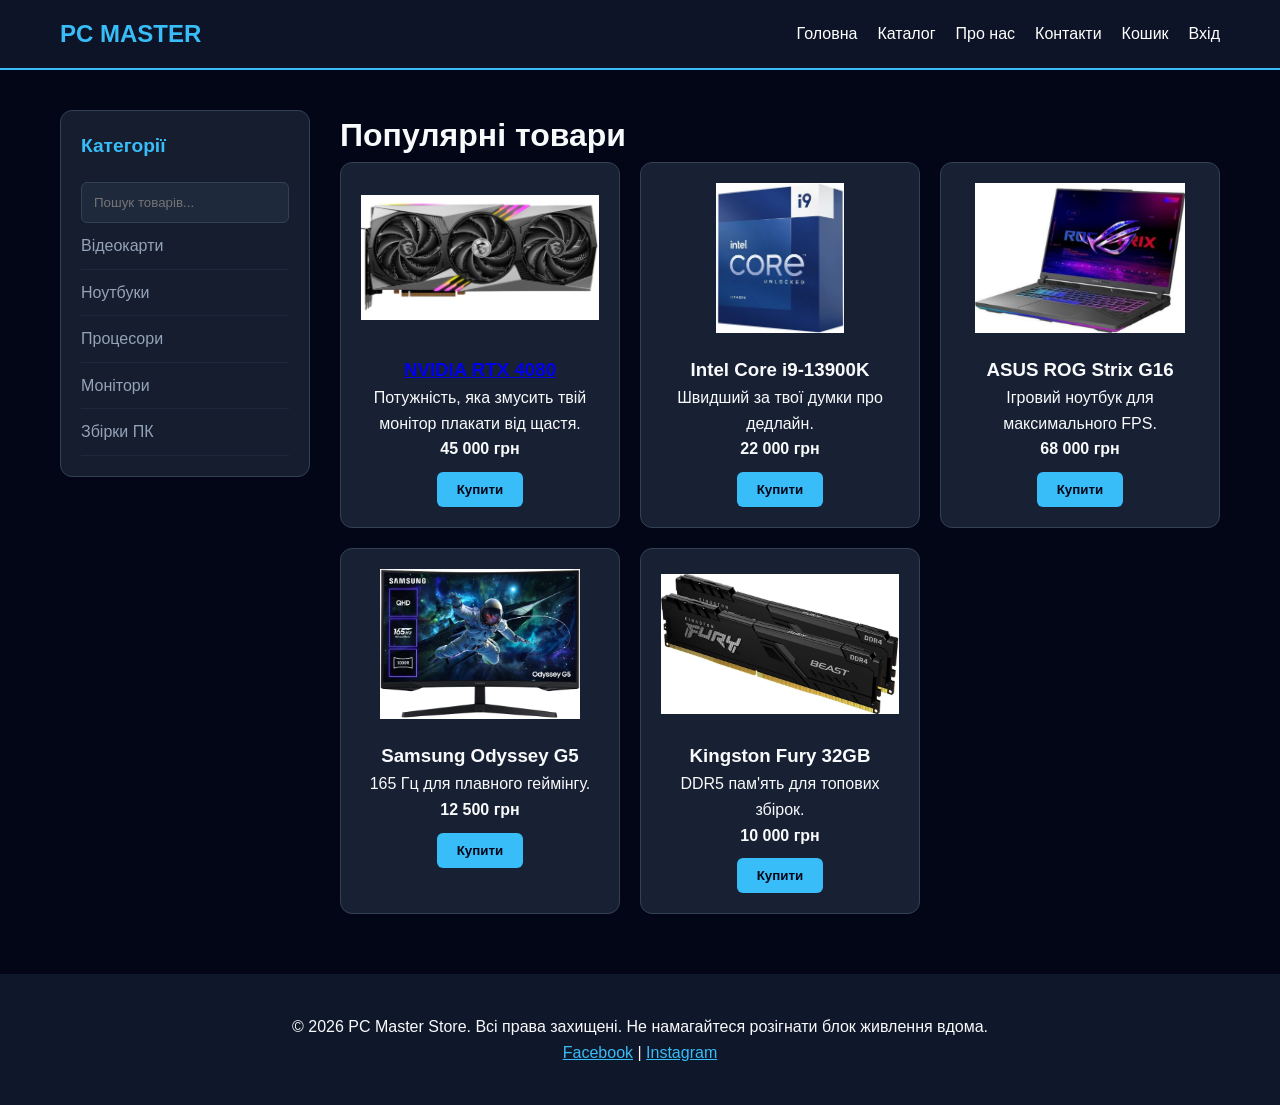
==== PCstore/index.html @ cf1bd848 "Add files via upload" ====
<!DOCTYPE html>
<html lang="uk">
<head>
    <meta charset="UTF-8">
    <meta name="viewport" content="width=device-width, initial-scale=1.0">
    <title>PC Master — Магазин твоєї мрії</title>
    <link rel="stylesheet" href="css/style.css">
</head>
<body>

    <div class="video-bg">
        <video autoplay muted loop playsinline>
            <source src="video/bg.mp4" type="video/mp4">
        </video>
    </div>

    <header>
        <nav class="nav-container">
            <a href="index.html" class="logo">PC Master</a>
            <ul class="nav-links">
                <li><a href="index.html">Головна</a></li>
                <li><a href="catalog.html">Каталог</a></li>
                <li><a href="about.html">Про нас</a></li>
                <li><a href="contacts.html">Контакти</a></li>
                <li><a href="cart.html">Кошик</a></li>
                <li><a href="auth.html">Вхід</a></li>
            </ul>
        </nav>
    </header>

    <div class="main-wrapper">
        <aside class="sidebar">
            <h3>Категорії</h3>
            <ul><input 
    type="text"
    id="search"
    placeholder="Пошук товарів..."
    onkeyup="searchProducts()"
    class="search-input"
>
                <li><a href="category.html">Відеокарти</a></li>
                <li><a href="laptops.html">Ноутбуки</a></li>
                <li><a href="cpuu.html">Процесори</a></li>
                <li><a href="monitors.html">Монітори</a></li>
                <li><a href="fullpc.html">Збірки ПК</a></li>
            </ul>
        </aside>

         <main class="content-area">

            <h1>Популярні товари</h1>

            <div class="product-grid">

                <div class="card">

                    <img src="img/gpu.png" alt="Відеокарта">

                    <h3>
                        <a href="product.html">
                            NVIDIA RTX 4080
                        </a>
                    </h3>

                    <p>
                        Потужність, яка змусить твій монітор плакати від щастя.
                    </p>

                    <p>
                        <strong>45 000 грн</strong>
                    </p>

                    <button
                        class="btn"
                        onclick="addToCart('RTX 4080', 45000)"
                    >
                        Купити
                    </button>

                </div>

                <div class="card">

                    <img src="img/cpui9.webp" alt="Процесор">

                    <h3>Intel Core i9-13900K</h3>

                    <p>
                        Швидший за твої думки про дедлайн.
                    </p>

                    <p>
                        <strong>22 000 грн</strong>
                    </p>

                    <button
                        class="btn"
                        onclick="addToCart('Intel Core i9', 22000)"
                    >
                        Купити
                    </button>

                </div>

                <div class="card">

                    <img src="img/laptop.png" alt="Ноутбук">

                    <h3>ASUS ROG Strix G16</h3>

                    <p>
                        Ігровий ноутбук для максимального FPS.
                    </p>

                    <p>
                        <strong>68 000 грн</strong>
                    </p>

                    <button
                        class="btn"
                        onclick="addToCart('ASUS ROG Strix G16', 68000)"
                    >
                        Купити
                    </button>

                </div>

                <div class="card">

                    <img src="img/monitor.png" alt="Монітор">

                    <h3>Samsung Odyssey G5</h3>

                    <p>
                        165 Гц для плавного геймінгу.
                    </p>

                    <p>
                        <strong>12 500 грн</strong>
                    </p>

                    <button
                        class="btn"
                        onclick="addToCart('Samsung Odyssey G5', 12500)"
                    >
                        Купити
                    </button>

                </div>

                <div class="card">

                    <img src="img/ram.png" alt="RAM">

                    <h3>Kingston Fury 32GB</h3>

                    <p>
                        DDR5 пам'ять для топових збірок.
                    </p>

                    <p>
                        <strong>10 000 грн</strong>
                    </p>

                    <button
                        class="btn"
                        onclick="addToCart('Kingston Fury 32GB', 10000)"
                    >
                        Купити
                    </button>

                </div>

            </div>
        </main>
   </div>

    <footer>
        <p>© 2026 PC Master Store. Всі права захищені. Не намагайтеся розігнати блок живлення вдома.</p>
        <p>
            <a href="#" style="color: #38bdf8;">Facebook</a> | 
            <a href="#" style="color: #38bdf8;">Instagram</a>
        </p>
    </footer>

    <script src="js/script.js"></script>
</body>
</html>
---- PCstore/css/style.css ----
/* Базові налаштування */
* {
    box-sizing: border-box;
    margin: 0;
    padding: 0;
}

body {
    font-family: 'Segoe UI', Tahoma, Geneva, Verdana, sans-serif;
    background-color: #020617;
    color: #f8fafc;
    line-height: 1.6;
}

/* Відео на задньому фоні (Вимога №7) */
.video-bg {
    position: fixed;
    top: 0;
    left: 0;
    width: 100%;
    height: 100%;
    z-index: -1;
    overflow: hidden;
}

.video-bg video {
    min-width: 100%;
    min-height: 100%;
    object-fit: cover;
    filter: brightness(30%); /* Затемнюємо відео, щоб текст було видно */
}

/* Горизонтальне меню (Вимога №3) */
header {
    background: rgba(15, 23, 42, 0.9);
    backdrop-filter: blur(10px);
    border-bottom: 2px solid #38bdf8;
    position: sticky;
    top: 0;
    z-index: 100;
}

.nav-container {
    max-width: 1200px;
    margin: 0 auto;
    display: flex;
    justify-content: space-between;
    align-items: center;
    padding: 15px 20px;
}

.logo {
    font-size: 24px;
    font-weight: bold;
    color: #38bdf8;
    text-transform: uppercase;
    text-decoration: none;
}

.nav-links {
    display: flex;
    list-style: none;
}

.nav-links li {
    margin-left: 20px;
}

.nav-links a {
    color: #fff;
    text-decoration: none;
    font-weight: 500;
    transition: 0.3s;
}

.nav-links a:hover {
    color: #38bdf8;
}

/* Макет: Контейнер з вертикальним меню */
.main-wrapper {
    display: flex;
    max-width: 1200px;
    margin: 40px auto;
    padding: 0 20px;
    gap: 30px;
}

/* Вертикальне меню (Вимога №3) */
.sidebar {
    width: 250px;
    background: rgba(30, 41, 59, 0.7);
    padding: 20px;
    border-radius: 12px;
    height: fit-content;
    border: 1px solid #334155;
}

.sidebar h3 {
    margin-bottom: 15px;
    color: #38bdf8;
    font-size: 1.2rem;
}

.sidebar ul {
    list-style: none;
}

.sidebar li {
    padding: 10px 0;
    border-bottom: 1px solid #1e293b;
}

.sidebar a {
    color: #94a3b8;
    text-decoration: none;
    transition: 0.2s;
}

.sidebar a:hover {
    color: #fff;
    padding-left: 5px;
}

/* Контентна частина */
.content-area {
    flex: 1;
}

.hero-text {
    margin-bottom: 30px;
}

/* Картки товарів */
.product-grid {
    display: grid;
    grid-template-columns: repeat(auto-fill, minmax(250px, 1fr));
    gap: 20px;
}

.card {
    background: rgba(30, 41, 59, 0.8);
    border: 1px solid #334155;
    border-radius: 12px;
    padding: 20px;
    text-align: center;
    transition: 0.3s;
}

.card:hover {
    border-color: #38bdf8;
    transform: translateY(-5px);
}

.card img {
    max-width: 100%;
    height: 150px;
    object-fit: contain;
    margin-bottom: 15px;
}

.btn {
    display: inline-block;
    background: #38bdf8;
    color: #020617;
    padding: 10px 20px;
    border-radius: 6px;
    text-decoration: none;
    font-weight: bold;
    margin-top: 10px;
    cursor: pointer;
    border: none;
}

.btn:hover {
    background: #7dd3fc;
}

/* Футер */
footer {
    text-align: center;
    padding: 40px;
    background: #0f172a;
    margin-top: 60px;
}
/* --- Специфічні стилі для нових сторінок --- */

/* Таблиці (Сторінки Product та Cart) */
table {
    width: 100%;
    border-collapse: collapse;
    margin: 20px 0;
    background: rgba(30, 41, 59, 0.5);
    border-radius: 8px;
    overflow: hidden;
}

table th, table td {
    padding: 15px;
    text-align: left;
    border-bottom: 1px solid #334155;
}

table th {
    background-color: #38bdf8;
    color: #0f172a;
    text-transform: uppercase;
    font-size: 14px;
}

table tr:hover {
    background: rgba(56, 189, 248, 0.1);
}

/* Форми (Сторінки Auth та Contacts) */
form {
    display: flex;
    flex-direction: column;
}

.form-group {
    margin-bottom: 15px;
}

input, textarea {
    width: 100%;
    padding: 12px;
    margin-top: 5px;
    background: #1e293b;
    border: 1px solid #334155;
    border-radius: 6px;
    color: white;
    outline: none;
    transition: 0.3s;
}

input:focus, textarea:focus {
    border-color: #38bdf8;
    box-shadow: 0 0 8px rgba(56, 189, 248, 0.4);
}

/* Карта та Соцмережі */
#map iframe {
    filter: grayscale(1) invert(0.9) contrast(1.2); /* Робимо карту темною під стиль сайту */
    border: 2px solid #334155;
}

.social-box {
    border-left: 4px solid #38bdf8;
}

/* Стилі для кошика */
.cart-total {
    text-align: right;
    margin-top: 20px;
    padding: 20px;
    background: rgba(56, 189, 248, 0.05);
    border-radius: 12px;
}
/* Підсвітка активного пункту меню */
.nav-links a.active {
    color: #38bdf8;
    border-bottom: 2px solid #38bdf8;
}

table {
    width: 100%;
    border-collapse: collapse;
    margin-top: 20px;
    background: rgba(15, 23, 42, 0.8);
    color: white;
    border-radius: 12px;
    overflow: hidden;
}

th {
    background: #38bdf8;
    color: black;
}

th,
td {
    padding: 15px;
    border-bottom: 1px solid #334155;
    
}
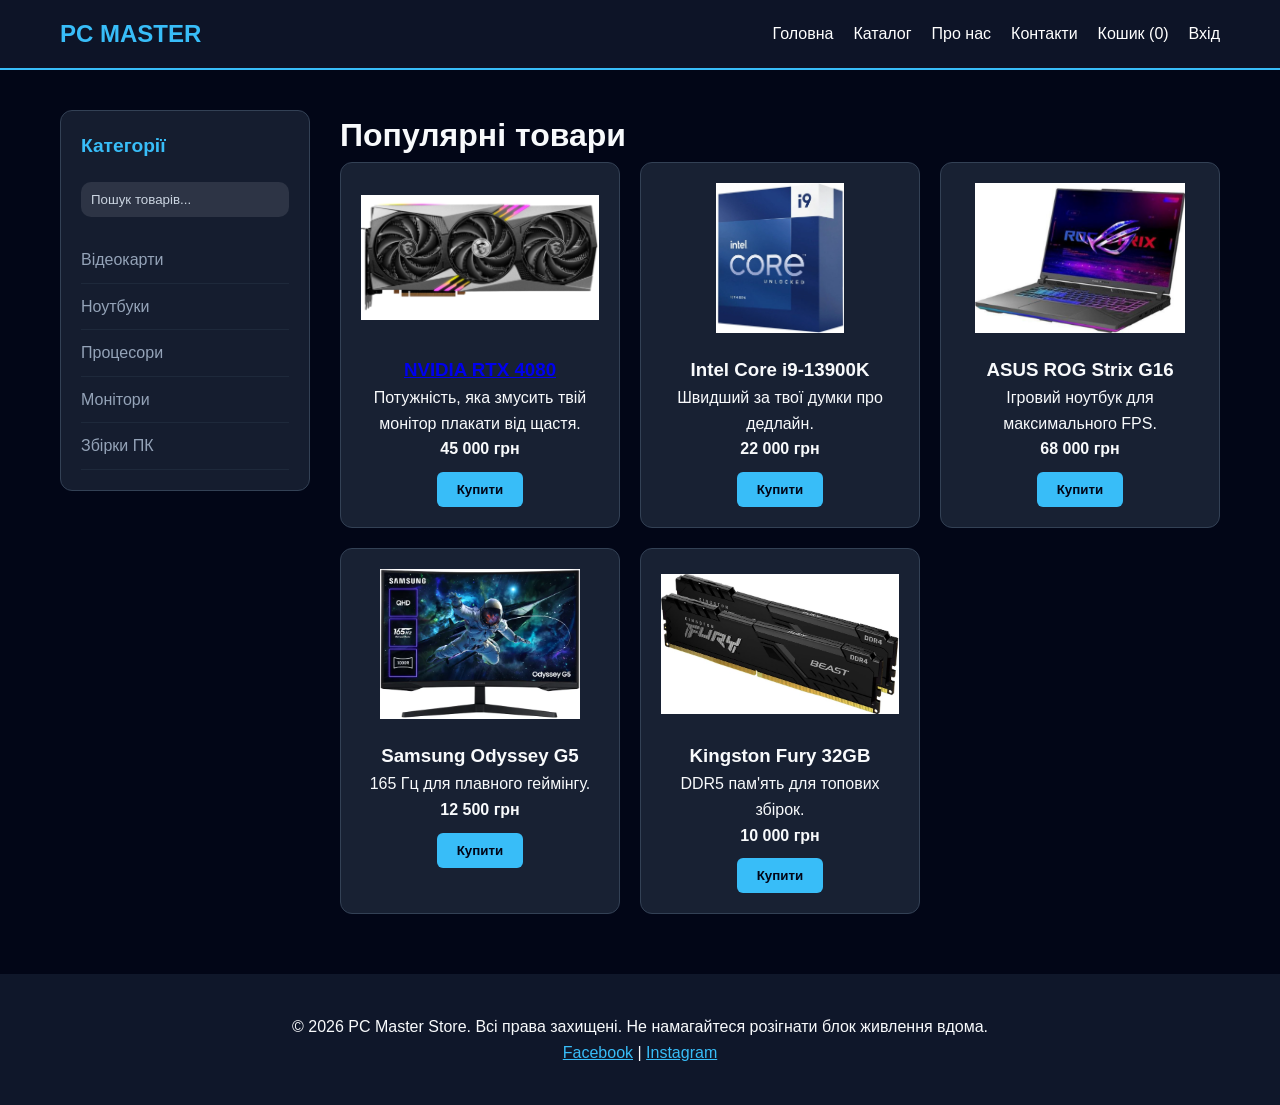
==== commit bf562466: "Add files via upload" ====
--- a/PCstore/index.html
+++ b/PCstore/index.html
@@ -30,21 +30,26 @@
 
     <div class="main-wrapper">
         <aside class="sidebar">
-            <h3>Категорії</h3>
-            <ul><input 
-    type="text"
-    id="search"
-    placeholder="Пошук товарів..."
-    onkeyup="searchProducts()"
-    class="search-input"
->
-                <li><a href="category.html">Відеокарти</a></li>
-                <li><a href="laptops.html">Ноутбуки</a></li>
-                <li><a href="cpuu.html">Процесори</a></li>
-                <li><a href="monitors.html">Монітори</a></li>
-                <li><a href="fullpc.html">Збірки ПК</a></li>
-            </ul>
-        </aside>
+
+    <h3>Категорії</h3>
+
+    <input 
+        type="text"
+        id="search"
+        placeholder="Пошук товарів..."
+        onkeyup="searchProducts()"
+        class="search-input"
+    >
+
+    <ul>
+        <li><a href="category.html">Відеокарти</a></li>
+        <li><a href="laptops.html">Ноутбуки</a></li>
+        <li><a href="cpuu.html">Процесори</a></li>
+        <li><a href="monitors.html">Монітори</a></li>
+        <li><a href="fullpc.html">Збірки ПК</a></li>
+    </ul>
+
+</aside>
 
          <main class="content-area">
 
--- a/PCstore/css/style.css
+++ b/PCstore/css/style.css
@@ -283,4 +283,22 @@
     padding: 15px;
     border-bottom: 1px solid #334155;
     
+}
+
+.search-input {
+    width: 100%;
+    padding: 10px;
+    margin-bottom: 20px;
+
+    border: none;
+    border-radius: 10px;
+
+    background: rgba(255,255,255,0.1);
+    color: white;
+
+    outline: none;
+}
+
+.search-input::placeholder {
+    color: #cbd5e1;
 }
